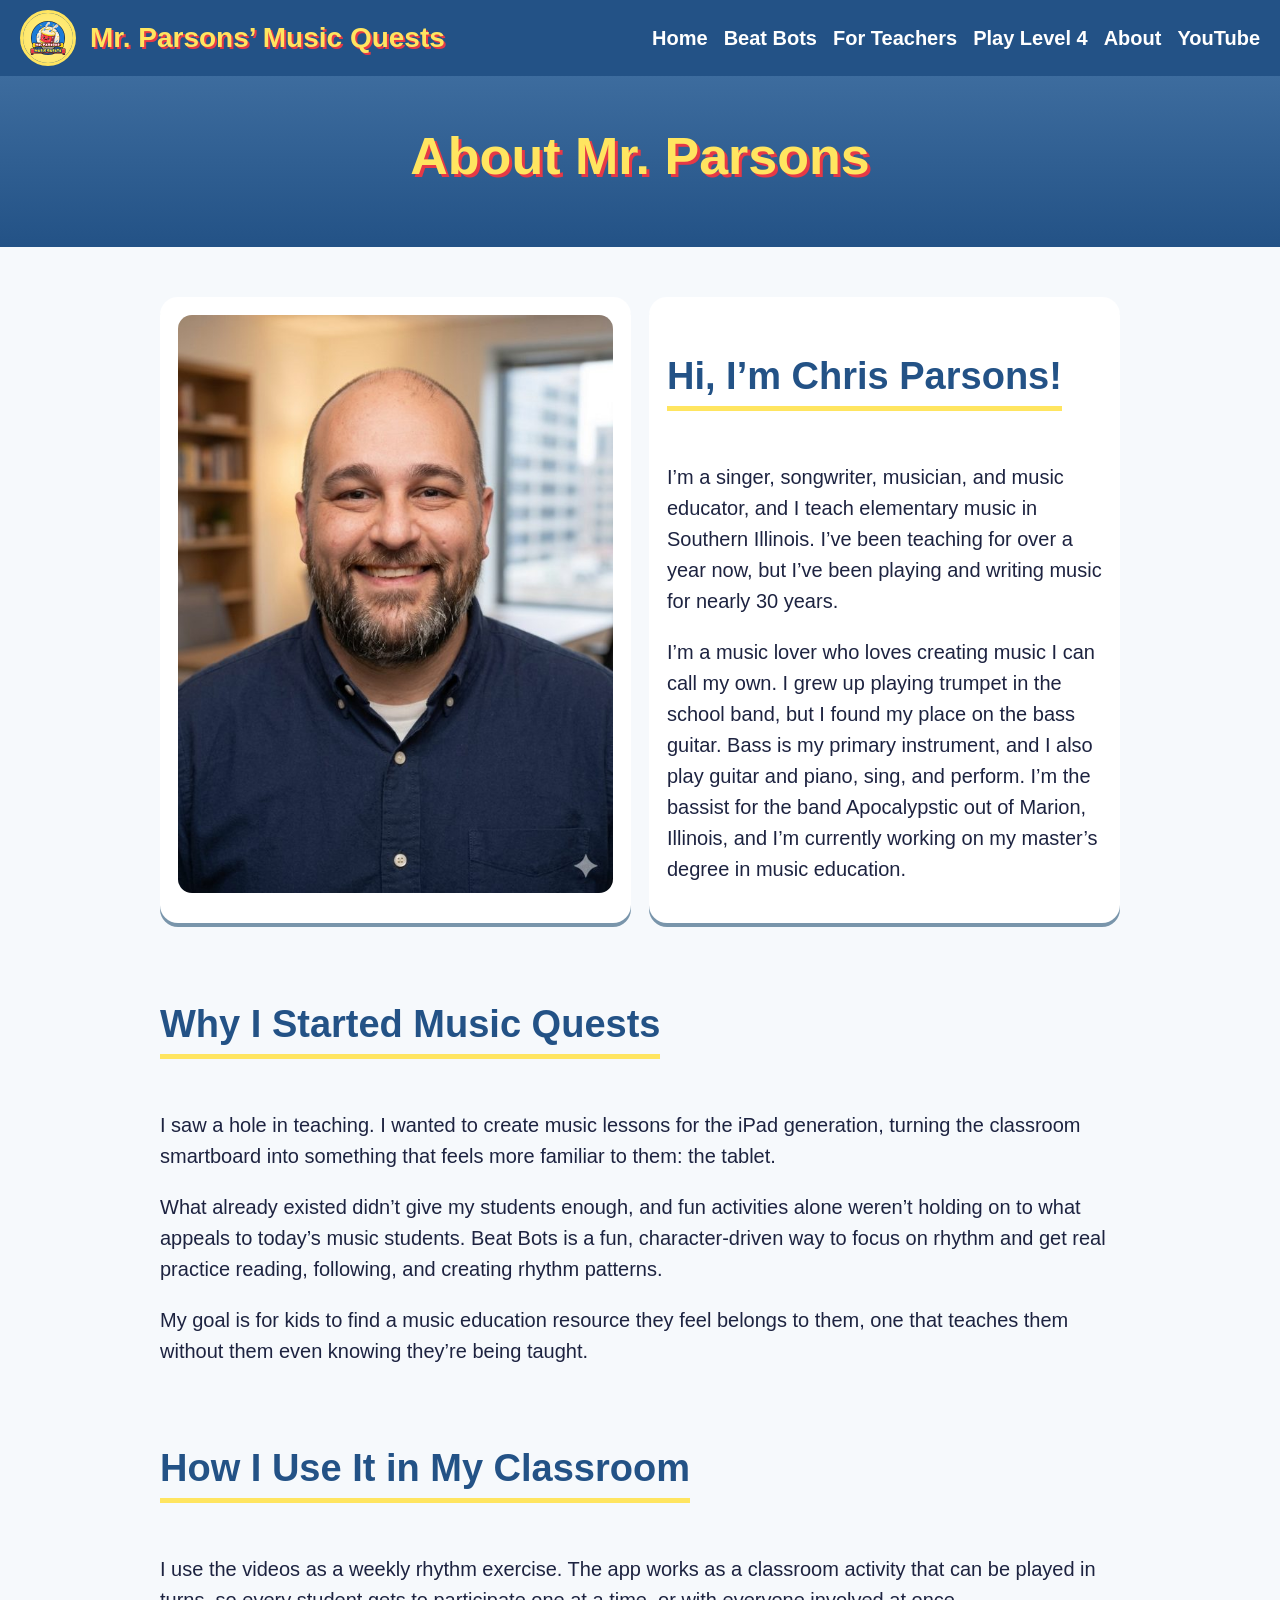
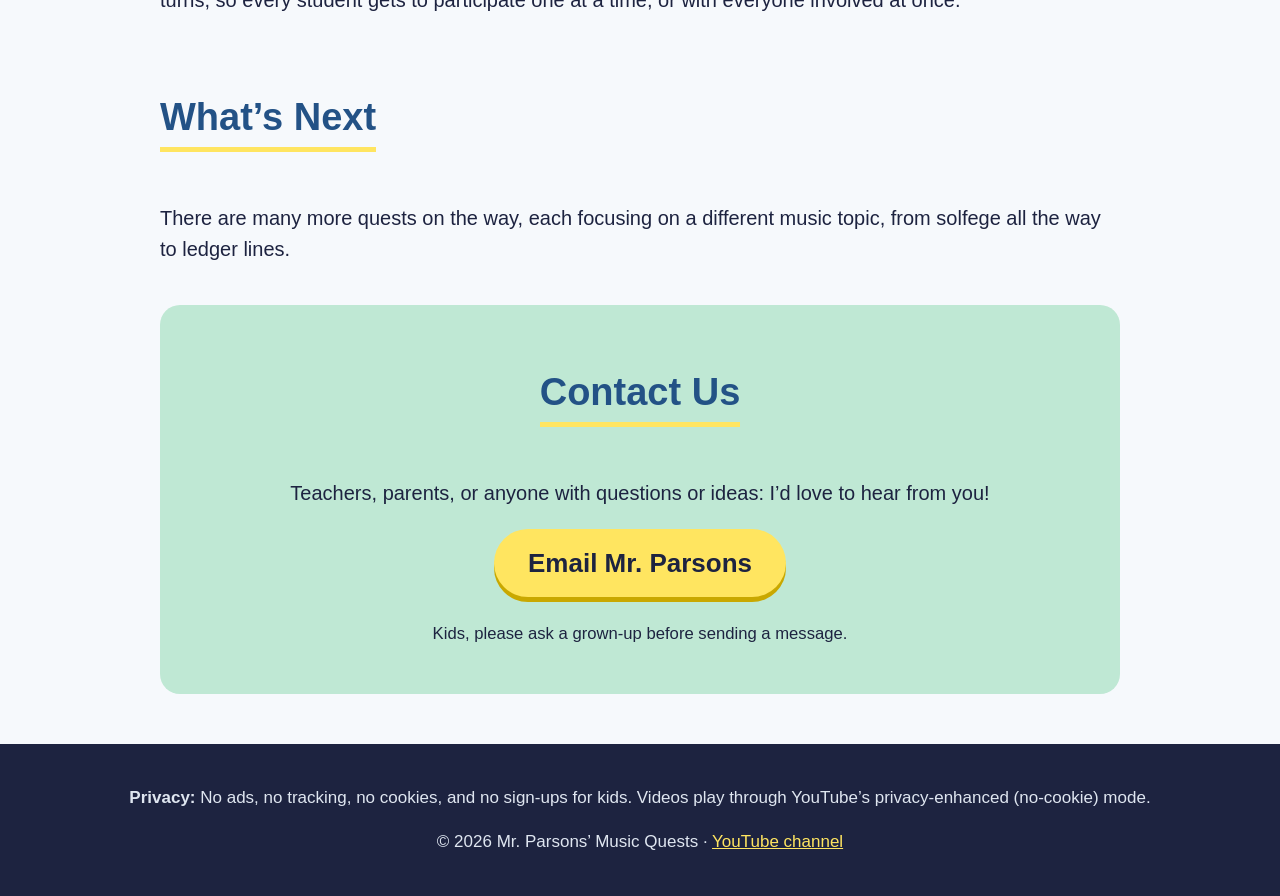
==== about.html @ 6167aa98 "MusicQuests.com site v1" ====
<!doctype html><html lang="en"><head><meta charset="utf-8"><meta name="viewport" content="width=device-width,initial-scale=1"><title>About – Mr. Parsons&rsquo; Music Quests</title><link rel="icon" href="img/logo.jpg"><link rel="stylesheet" href="style.css"></head><body><header><img src="img/logo.jpg" alt="Music Quests logo"><b>Mr. Parsons&rsquo; Music Quests</b><nav><a href="index.html">Home</a><a href="beatbots.html">Beat Bots</a><a href="teachers.html">For Teachers</a><a href="level4.html">Play Level 4</a><a href="about.html">About</a><a href="https://www.youtube.com/channel/UCXmi7WQinkRm84NyZNLIv5g" rel="noopener">YouTube</a></nav></header><div class="hero"><h1>About Mr. Parsons</h1></div><main>
<section class="cards"><div class="card"><img src="img/chris.jpg" alt="Chris Parsons, music teacher" style="width:100%;border-radius:14px"></div>
<div class="card"><h2>Hi, I&rsquo;m Chris Parsons!</h2>
<p>I&rsquo;m a singer, songwriter, musician, and music educator, and I teach elementary music in Southern Illinois. I&rsquo;ve been teaching for over a year now, but I&rsquo;ve been playing and writing music for nearly 30 years.</p>
<p>I&rsquo;m a music lover who loves creating music I can call my own. I grew up playing trumpet in the school band, but I found my place on the bass guitar. Bass is my primary instrument, and I also play guitar and piano, sing, and perform. I&rsquo;m the bassist for the band Apocalypstic out of Marion, Illinois, and I&rsquo;m currently working on my master&rsquo;s degree in music education.</p></div></section>
<section><h2>Why I Started Music Quests</h2>
<p>I saw a hole in teaching. I wanted to create music lessons for the iPad generation, turning the classroom smartboard into something that feels more familiar to them: the tablet.</p>
<p>What already existed didn&rsquo;t give my students enough, and fun activities alone weren&rsquo;t holding on to what appeals to today&rsquo;s music students. Beat Bots is a fun, character-driven way to focus on rhythm and get real practice reading, following, and creating rhythm patterns.</p>
<p>My goal is for kids to find a music education resource they feel belongs to them, one that teaches them without them even knowing they&rsquo;re being taught.</p></section>
<section><h2>How I Use It in My Classroom</h2>
<p>I use the videos as a weekly rhythm exercise. The app works as a classroom activity that can be played in turns, so every student gets to participate one at a time, or with everyone involved at once.</p></section>
<section><h2>What&rsquo;s Next</h2>
<p>There are many more quests on the way, each focusing on a different music topic, from solfege all the way to ledger lines.</p></section>
<section id="contact" class="app"><h2>Contact Us</h2>
<p>Teachers, parents, or anyone with questions or ideas: I&rsquo;d love to hear from you!</p>
<p><a class="btn" href="mailto:BGSMusicClass@gmail.com">Email Mr. Parsons</a></p>
<p><small>Kids, please ask a grown-up before sending a message.</small></p></section>
</main><footer><p><b>Privacy:</b> No ads, no tracking, no cookies, and no sign-ups for kids. Videos play through YouTube&rsquo;s privacy-enhanced (no-cookie) mode.</p><p>&copy; 2026 Mr. Parsons&rsquo; Music Quests &middot; <a href="https://www.youtube.com/channel/UCXmi7WQinkRm84NyZNLIv5g">YouTube channel</a></p></footer></body></html>
---- style.css ----
:root{--blue:#235286;--blue2:#3d6c9e;--sky:#7995ab;--yel:#ffe560;--cream:#fded9d;--red:#e63946;--ink:#1d2340;--mint:#bfe8d4}
*{box-sizing:border-box}body{margin:0;font:20px/1.55 "Trebuchet MS",Verdana,sans-serif;color:var(--ink);background:#f6f9fc}
a{color:var(--blue)}header{background:var(--blue);display:flex;align-items:center;gap:14px;padding:10px 20px;flex-wrap:wrap}
header img{width:56px;height:56px;border-radius:50%;border:3px solid var(--yel)}header b{color:var(--yel);font-size:1.4em;text-shadow:2px 2px 0 var(--red)}
nav{margin-left:auto;display:flex;gap:16px;flex-wrap:wrap}nav a{color:#fff;text-decoration:none;font-weight:bold}nav a:hover{color:var(--yel)}
.banner{display:block;width:100%;height:auto;background:var(--blue2)}
.hero{background:linear-gradient(var(--blue2),var(--blue));color:#fff;text-align:center;padding:30px 20px 40px}
.hero h1{font-size:2.6em;margin:.2em 0;color:var(--yel);text-shadow:3px 3px 0 var(--red)}
main{max-width:1000px;margin:auto;padding:10px 20px}section{margin:40px 0}
h2{font-size:1.9em;color:var(--blue);border-bottom:5px solid var(--yel);display:inline-block}
.cards{display:grid;grid-template-columns:repeat(auto-fit,minmax(240px,1fr));gap:18px}
.card{background:#fff;border-radius:18px;padding:18px;box-shadow:0 4px 0 var(--sky)}
.vid{position:relative;aspect-ratio:16/9;border-radius:14px;overflow:hidden;background:#000}.vid iframe{position:absolute;inset:0;width:100%;height:100%;border:0}
.btn{display:inline-block;background:var(--yel);color:var(--ink);font-weight:bold;font-size:1.3em;padding:14px 34px;border-radius:40px;text-decoration:none;box-shadow:0 5px 0 #c9a800}
.btn.big{font-size:1.8em;padding:18px 50px}.btn:hover{transform:translateY(2px)}
.app{background:var(--mint);border-radius:20px;padding:26px;text-align:center}
.notes span{display:inline-block;background:var(--cream);border-radius:10px;padding:4px 12px;margin:4px;font-weight:bold}
footer{background:var(--ink);color:#dfe6f0;text-align:center;padding:24px;font-size:.85em}footer a{color:var(--yel)}
@media(max-width:600px){body{font-size:18px}.hero h1{font-size:2em}nav{margin:0}}
.syl{text-align:center}.syl svg,.beat svg{width:120px;height:90px}.lv{font-weight:bold;color:var(--blue)}
.ctl{display:flex;flex-wrap:wrap;gap:14px;justify-content:center;margin:12px 0;font-weight:bold}.ctl input,.ctl select{font-size:1em}
button.btn{border:0;cursor:pointer;font-family:inherit}
#out{display:flex;flex-wrap:wrap;justify-content:center;gap:10px;margin-top:16px}
.beat{background:#fff;border-radius:14px;padding:8px;width:140px;text-align:center;font-weight:bold;font-size:1.3em}.beat.on{outline:5px solid var(--yel)}
@media(max-width:600px){.beat{width:44%}}
.cards.four{grid-template-columns:repeat(4,1fr)}#out{max-width:640px;margin:16px auto 0}
@media(max-width:800px){.cards.four{grid-template-columns:repeat(2,1fr)}}
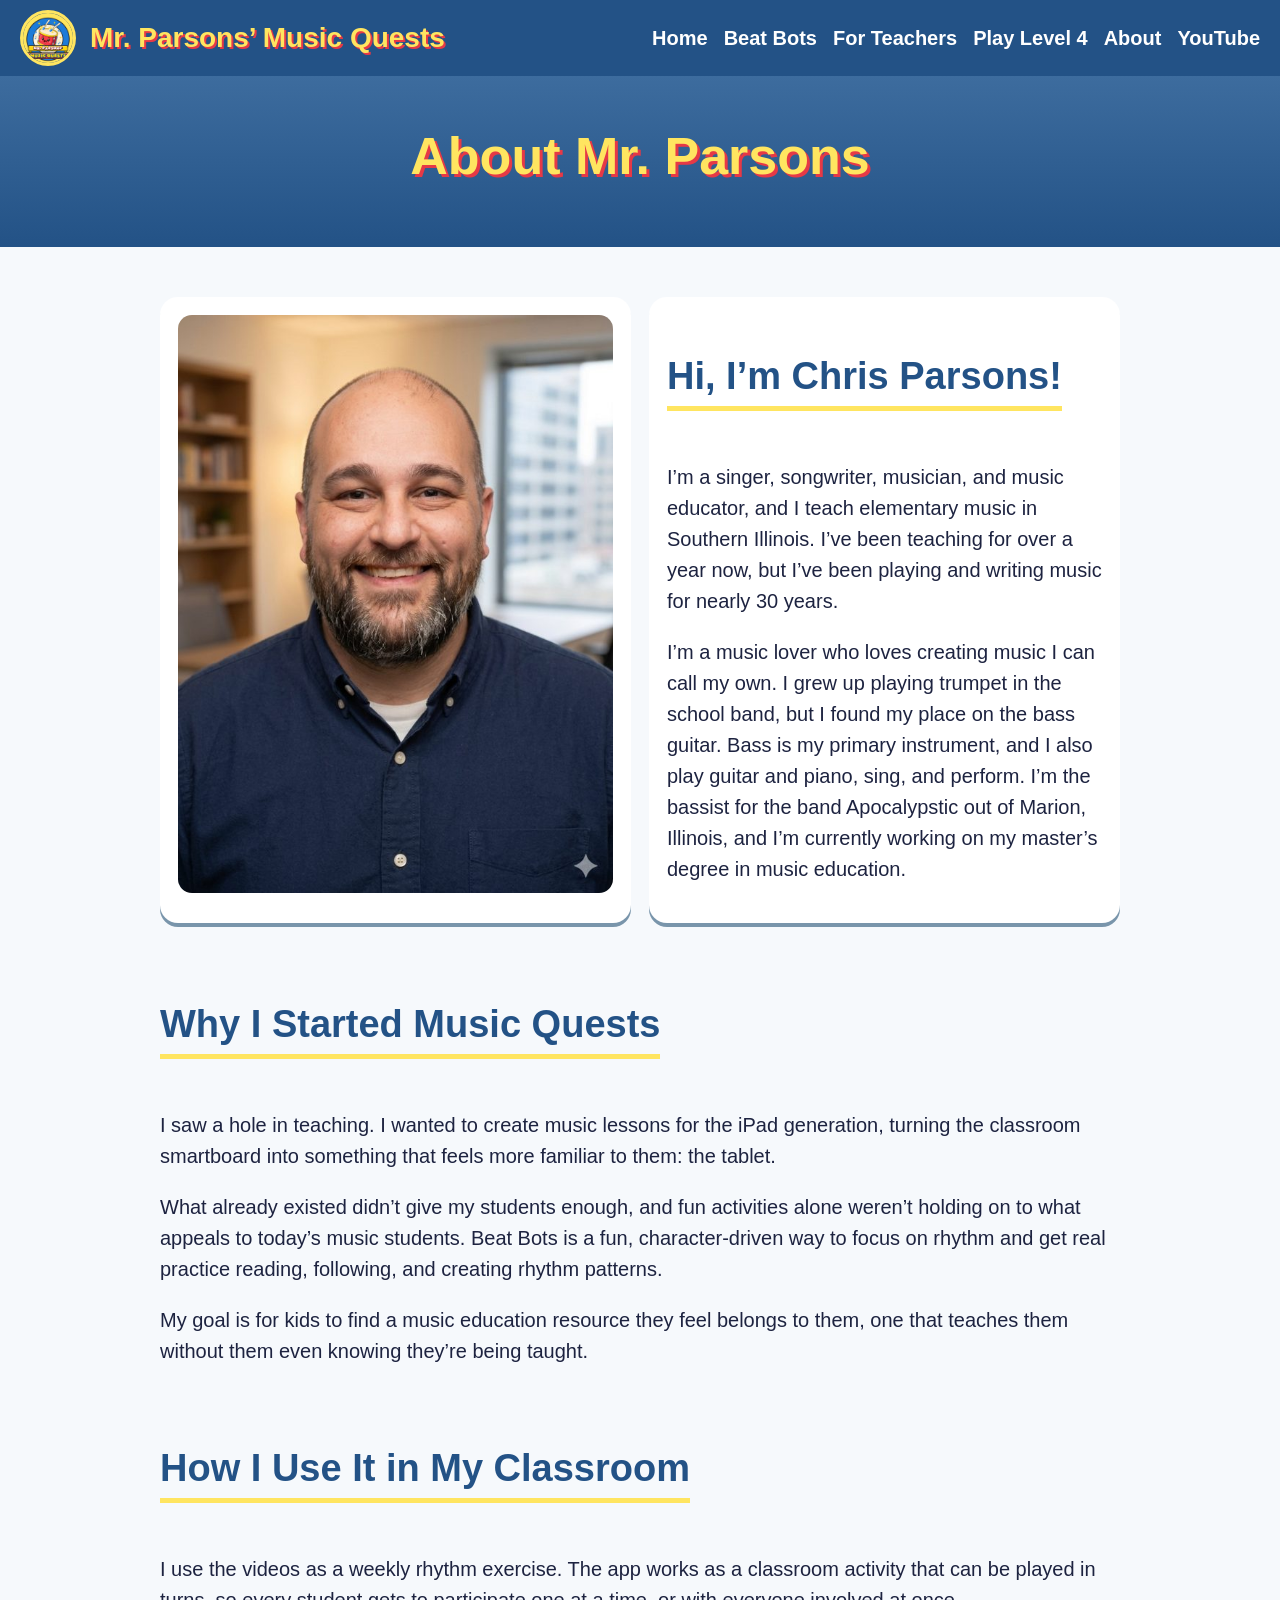
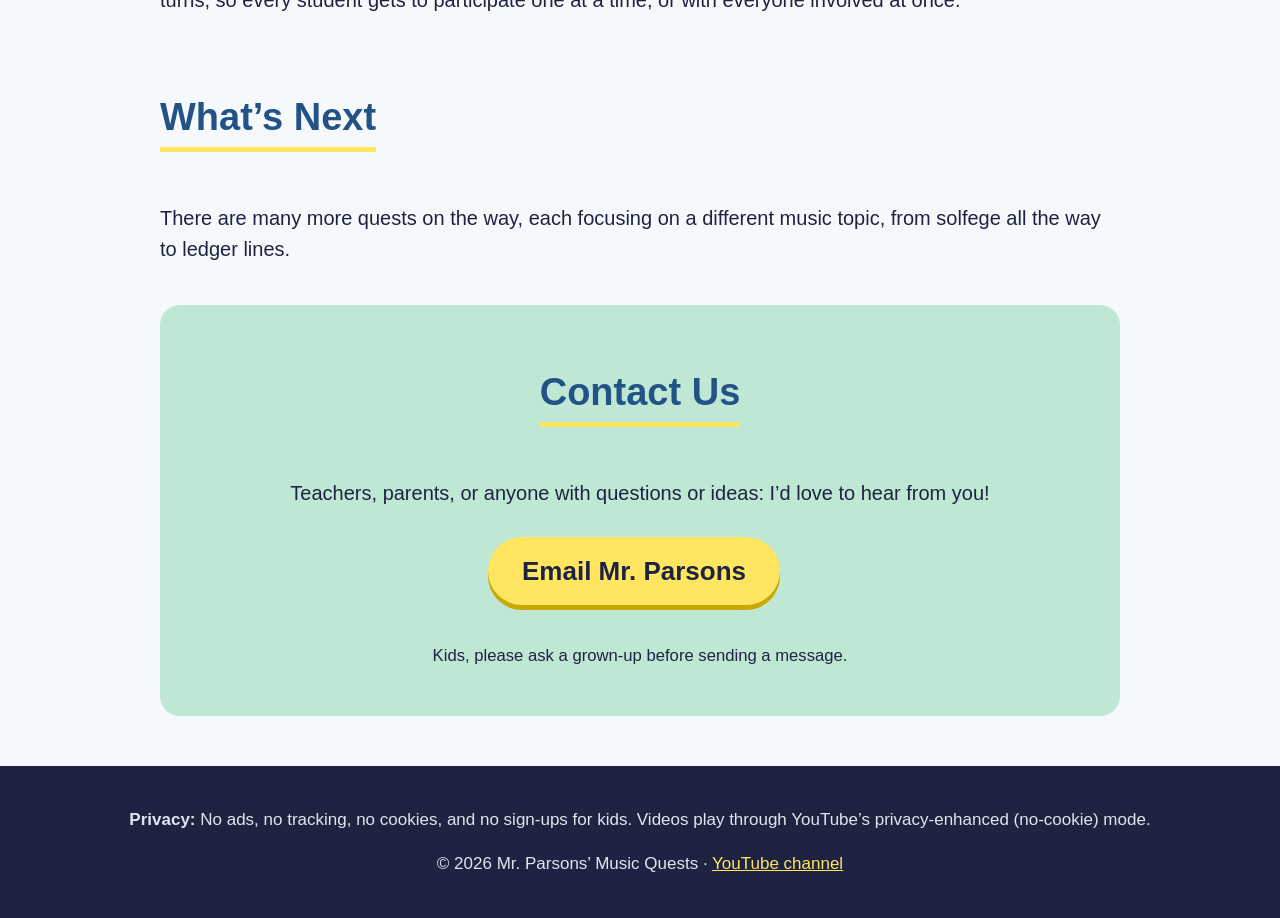
==== commit 8ed322ab: "HD logo and banner" ====
--- a/about.html
+++ b/about.html
@@ -1,4 +1,4 @@
-<!doctype html><html lang="en"><head><meta charset="utf-8"><meta name="viewport" content="width=device-width,initial-scale=1"><title>About – Mr. Parsons&rsquo; Music Quests</title><link rel="icon" href="img/logo.jpg"><link rel="stylesheet" href="style.css"></head><body><header><img src="img/logo.jpg" alt="Music Quests logo"><b>Mr. Parsons&rsquo; Music Quests</b><nav><a href="index.html">Home</a><a href="beatbots.html">Beat Bots</a><a href="teachers.html">For Teachers</a><a href="level4.html">Play Level 4</a><a href="about.html">About</a><a href="https://www.youtube.com/channel/UCXmi7WQinkRm84NyZNLIv5g" rel="noopener">YouTube</a></nav></header><div class="hero"><h1>About Mr. Parsons</h1></div><main>
+<!doctype html><html lang="en"><head><meta charset="utf-8"><meta name="viewport" content="width=device-width,initial-scale=1"><title>About – Mr. Parsons&rsquo; Music Quests</title><link rel="icon" href="img/logo.png"><link rel="stylesheet" href="style.css"></head><body><header><img src="img/logo.png" alt="Music Quests logo"><b>Mr. Parsons&rsquo; Music Quests</b><nav><a href="index.html">Home</a><a href="beatbots.html">Beat Bots</a><a href="teachers.html">For Teachers</a><a href="level4.html">Play Level 4</a><a href="about.html">About</a><a href="https://www.youtube.com/channel/UCXmi7WQinkRm84NyZNLIv5g" rel="noopener">YouTube</a></nav></header><div class="hero"><h1>About Mr. Parsons</h1></div><main>
 <section class="cards"><div class="card"><img src="img/chris.jpg" alt="Chris Parsons, music teacher" style="width:100%;border-radius:14px"></div>
 <div class="card"><h2>Hi, I&rsquo;m Chris Parsons!</h2>
 <p>I&rsquo;m a singer, songwriter, musician, and music educator, and I teach elementary music in Southern Illinois. I&rsquo;ve been teaching for over a year now, but I&rsquo;ve been playing and writing music for nearly 30 years.</p>
--- a/style.css
+++ b/style.css
@@ -11,7 +11,7 @@
 .cards{display:grid;grid-template-columns:repeat(auto-fit,minmax(240px,1fr));gap:18px}
 .card{background:#fff;border-radius:18px;padding:18px;box-shadow:0 4px 0 var(--sky)}
 .vid{position:relative;aspect-ratio:16/9;border-radius:14px;overflow:hidden;background:#000}.vid iframe{position:absolute;inset:0;width:100%;height:100%;border:0}
-.btn{display:inline-block;background:var(--yel);color:var(--ink);font-weight:bold;font-size:1.3em;padding:14px 34px;border-radius:40px;text-decoration:none;box-shadow:0 5px 0 #c9a800}
+.btn{display:inline-block;background:var(--yel);color:var(--ink);font-weight:bold;font-size:1.3em;padding:14px 34px;border-radius:40px;text-decoration:none;box-shadow:0 5px 0 #c9a800;margin:8px 12px 14px 0}
 .btn.big{font-size:1.8em;padding:18px 50px}.btn:hover{transform:translateY(2px)}
 .app{background:var(--mint);border-radius:20px;padding:26px;text-align:center}
 .notes span{display:inline-block;background:var(--cream);border-radius:10px;padding:4px 12px;margin:4px;font-weight:bold}
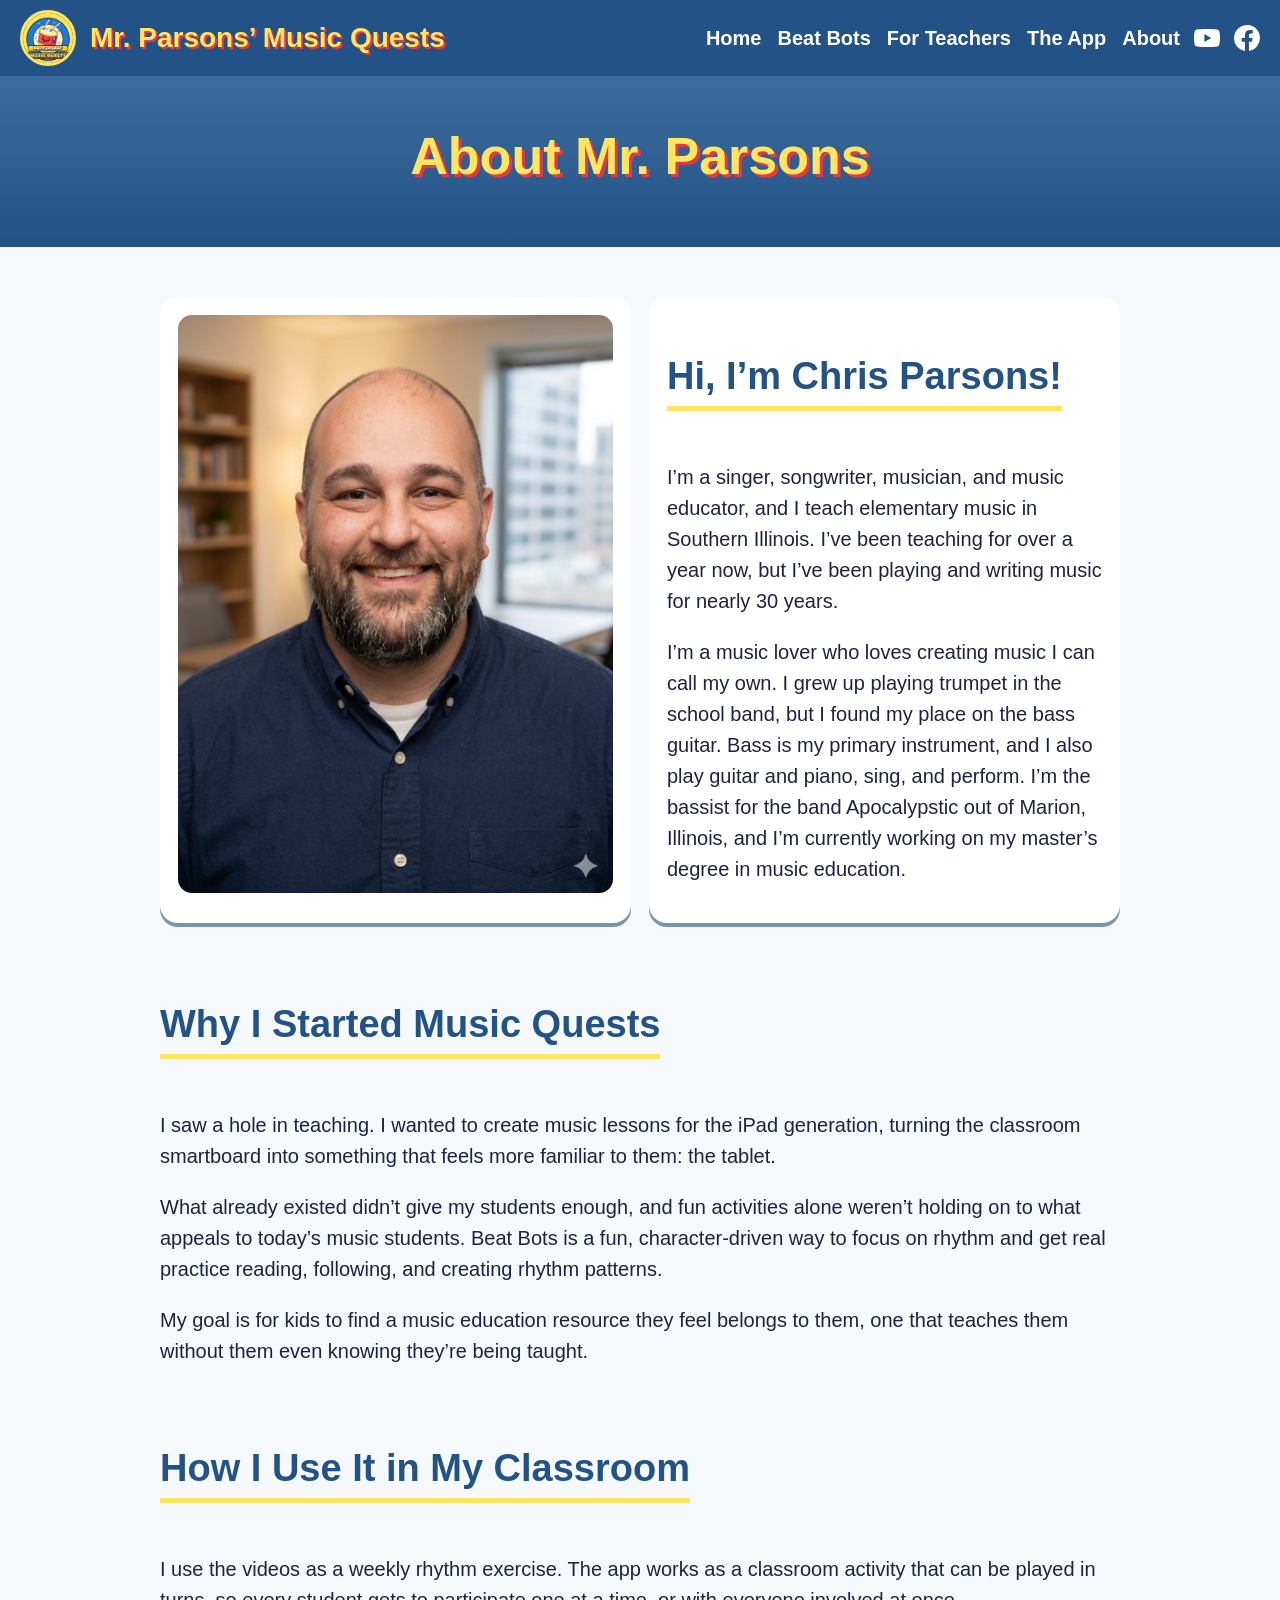
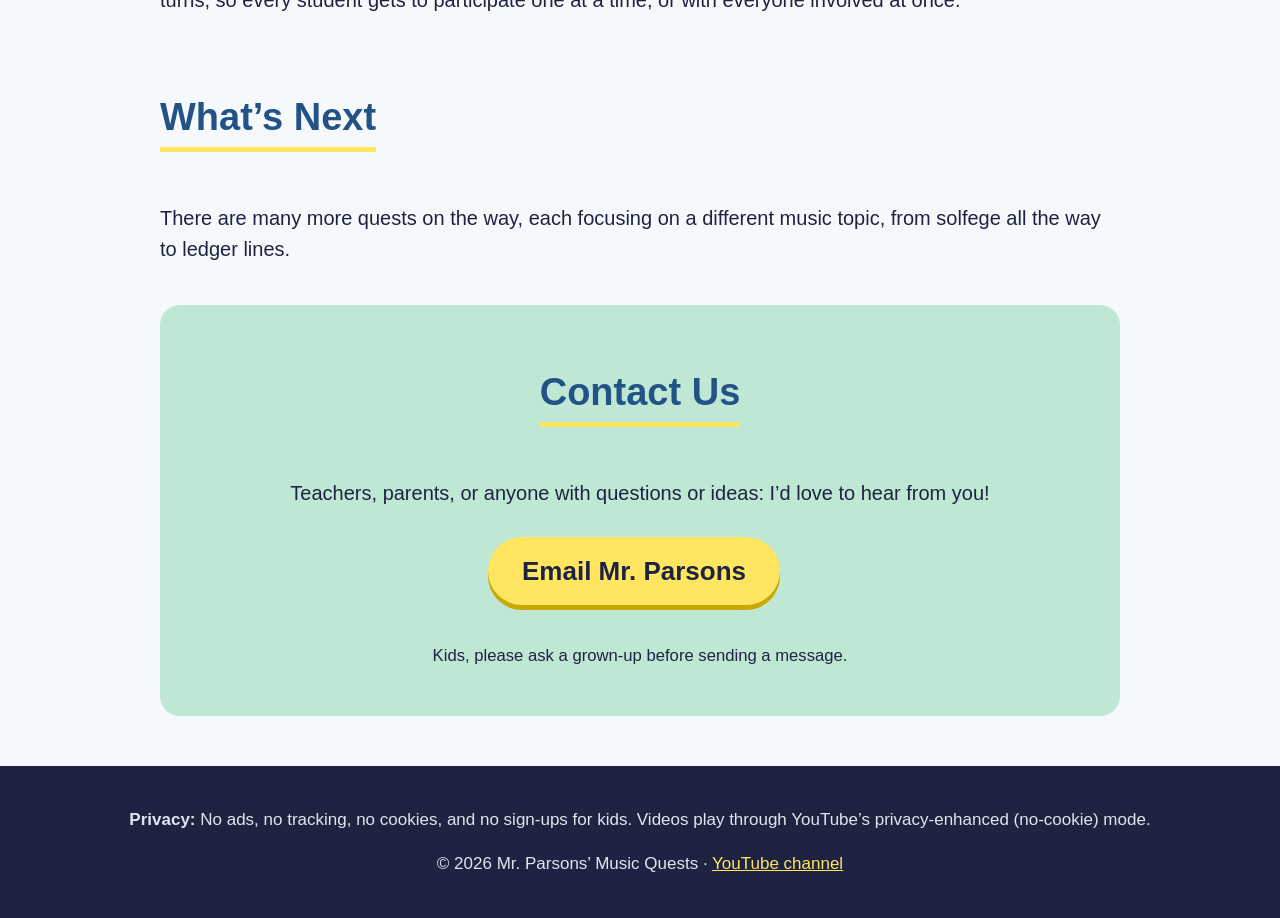
==== commit fddbbabc: "App showcase page, social icons in nav" ====
--- a/about.html
+++ b/about.html
@@ -1,4 +1,4 @@
-<!doctype html><html lang="en"><head><meta charset="utf-8"><meta name="viewport" content="width=device-width,initial-scale=1"><title>About – Mr. Parsons&rsquo; Music Quests</title><link rel="icon" href="img/logo.png"><link rel="stylesheet" href="style.css"></head><body><header><img src="img/logo.png" alt="Music Quests logo"><b>Mr. Parsons&rsquo; Music Quests</b><nav><a href="index.html">Home</a><a href="beatbots.html">Beat Bots</a><a href="teachers.html">For Teachers</a><a href="level4.html">Play Level 4</a><a href="about.html">About</a><a href="https://www.youtube.com/channel/UCXmi7WQinkRm84NyZNLIv5g" rel="noopener">YouTube</a></nav></header><div class="hero"><h1>About Mr. Parsons</h1></div><main>
+<!doctype html><html lang="en"><head><meta charset="utf-8"><meta name="viewport" content="width=device-width,initial-scale=1"><title>About – Mr. Parsons&rsquo; Music Quests</title><link rel="icon" href="img/logo.png"><link rel="stylesheet" href="style.css"></head><body><header><img src="img/logo.png" alt="Music Quests logo"><b>Mr. Parsons&rsquo; Music Quests</b><nav><a href="index.html">Home</a><a href="beatbots.html">Beat Bots</a><a href="teachers.html">For Teachers</a><a href="level4.html">The App</a><a href="about.html">About</a></nav><div class="socials"><a class="soc" href="https://www.youtube.com/channel/UCXmi7WQinkRm84NyZNLIv5g" rel="noopener" aria-label="YouTube" title="YouTube"><svg viewBox="0 0 24 24"><path d="M23.5 6.2a3 3 0 0 0-2.1-2.1C19.5 3.6 12 3.6 12 3.6s-7.5 0-9.4.5A3 3 0 0 0 .5 6.2 31 31 0 0 0 0 12a31 31 0 0 0 .5 5.8 3 3 0 0 0 2.1 2.1c1.9.5 9.4.5 9.4.5s7.5 0 9.4-.5a3 3 0 0 0 2.1-2.1A31 31 0 0 0 24 12a31 31 0 0 0-.5-5.8zM9.6 15.6V8.4l6.3 3.6-6.3 3.6z"/></svg></a><a class="soc" href="https://www.facebook.com/profile.php?id=61596000635500" rel="noopener" aria-label="Facebook" title="Facebook"><svg viewBox="0 0 24 24"><path d="M24 12a12 12 0 1 0-13.9 11.9v-8.4H7.1V12h3V9.4c0-3 1.8-4.7 4.5-4.7 1.3 0 2.7.2 2.7.2v3h-1.5c-1.5 0-2 .9-2 1.9V12h3.4l-.5 3.5h-2.9v8.4A12 12 0 0 0 24 12z"/></svg></a></div></header><div class="hero"><h1>About Mr. Parsons</h1></div><main>
 <section class="cards"><div class="card"><img src="img/chris.jpg" alt="Chris Parsons, music teacher" style="width:100%;border-radius:14px"></div>
 <div class="card"><h2>Hi, I&rsquo;m Chris Parsons!</h2>
 <p>I&rsquo;m a singer, songwriter, musician, and music educator, and I teach elementary music in Southern Illinois. I&rsquo;ve been teaching for over a year now, but I&rsquo;ve been playing and writing music for nearly 30 years.</p>
@@ -13,6 +13,6 @@
 <p>There are many more quests on the way, each focusing on a different music topic, from solfege all the way to ledger lines.</p></section>
 <section id="contact" class="app"><h2>Contact Us</h2>
 <p>Teachers, parents, or anyone with questions or ideas: I&rsquo;d love to hear from you!</p>
-<p><a class="btn" href="mailto:BGSMusicClass@gmail.com">Email Mr. Parsons</a></p>
+<p><a class="btn" href="mailto:hello@musicquests.com">Email Mr. Parsons</a></p>
 <p><small>Kids, please ask a grown-up before sending a message.</small></p></section>
 </main><footer><p><b>Privacy:</b> No ads, no tracking, no cookies, and no sign-ups for kids. Videos play through YouTube&rsquo;s privacy-enhanced (no-cookie) mode.</p><p>&copy; 2026 Mr. Parsons&rsquo; Music Quests &middot; <a href="https://www.youtube.com/channel/UCXmi7WQinkRm84NyZNLIv5g">YouTube channel</a></p></footer></body></html>
--- a/style.css
+++ b/style.css
@@ -25,3 +25,8 @@
 @media(max-width:600px){.beat{width:44%}}
 .cards.four{grid-template-columns:repeat(4,1fr)}#out{max-width:640px;margin:16px auto 0}
 @media(max-width:800px){.cards.four{grid-template-columns:repeat(2,1fr)}}
+
+.cards.chars{grid-template-columns:repeat(auto-fill,minmax(220px,1fr));gap:22px}.char{text-align:center}.char img{width:100%;height:220px;object-fit:contain;display:block;margin:0 auto 8px}.char-emoji{font-size:120px;line-height:220px;height:220px}
+@media(max-width:520px){.cards.chars{grid-template-columns:repeat(2,1fr);gap:14px}.char img,.char-emoji{height:140px;line-height:140px}.char-emoji{font-size:80px}}
+
+.socials{display:flex;gap:14px;align-items:center}.soc svg{width:26px;height:26px;fill:#fff;display:block}.soc:hover svg{fill:var(--yel)}
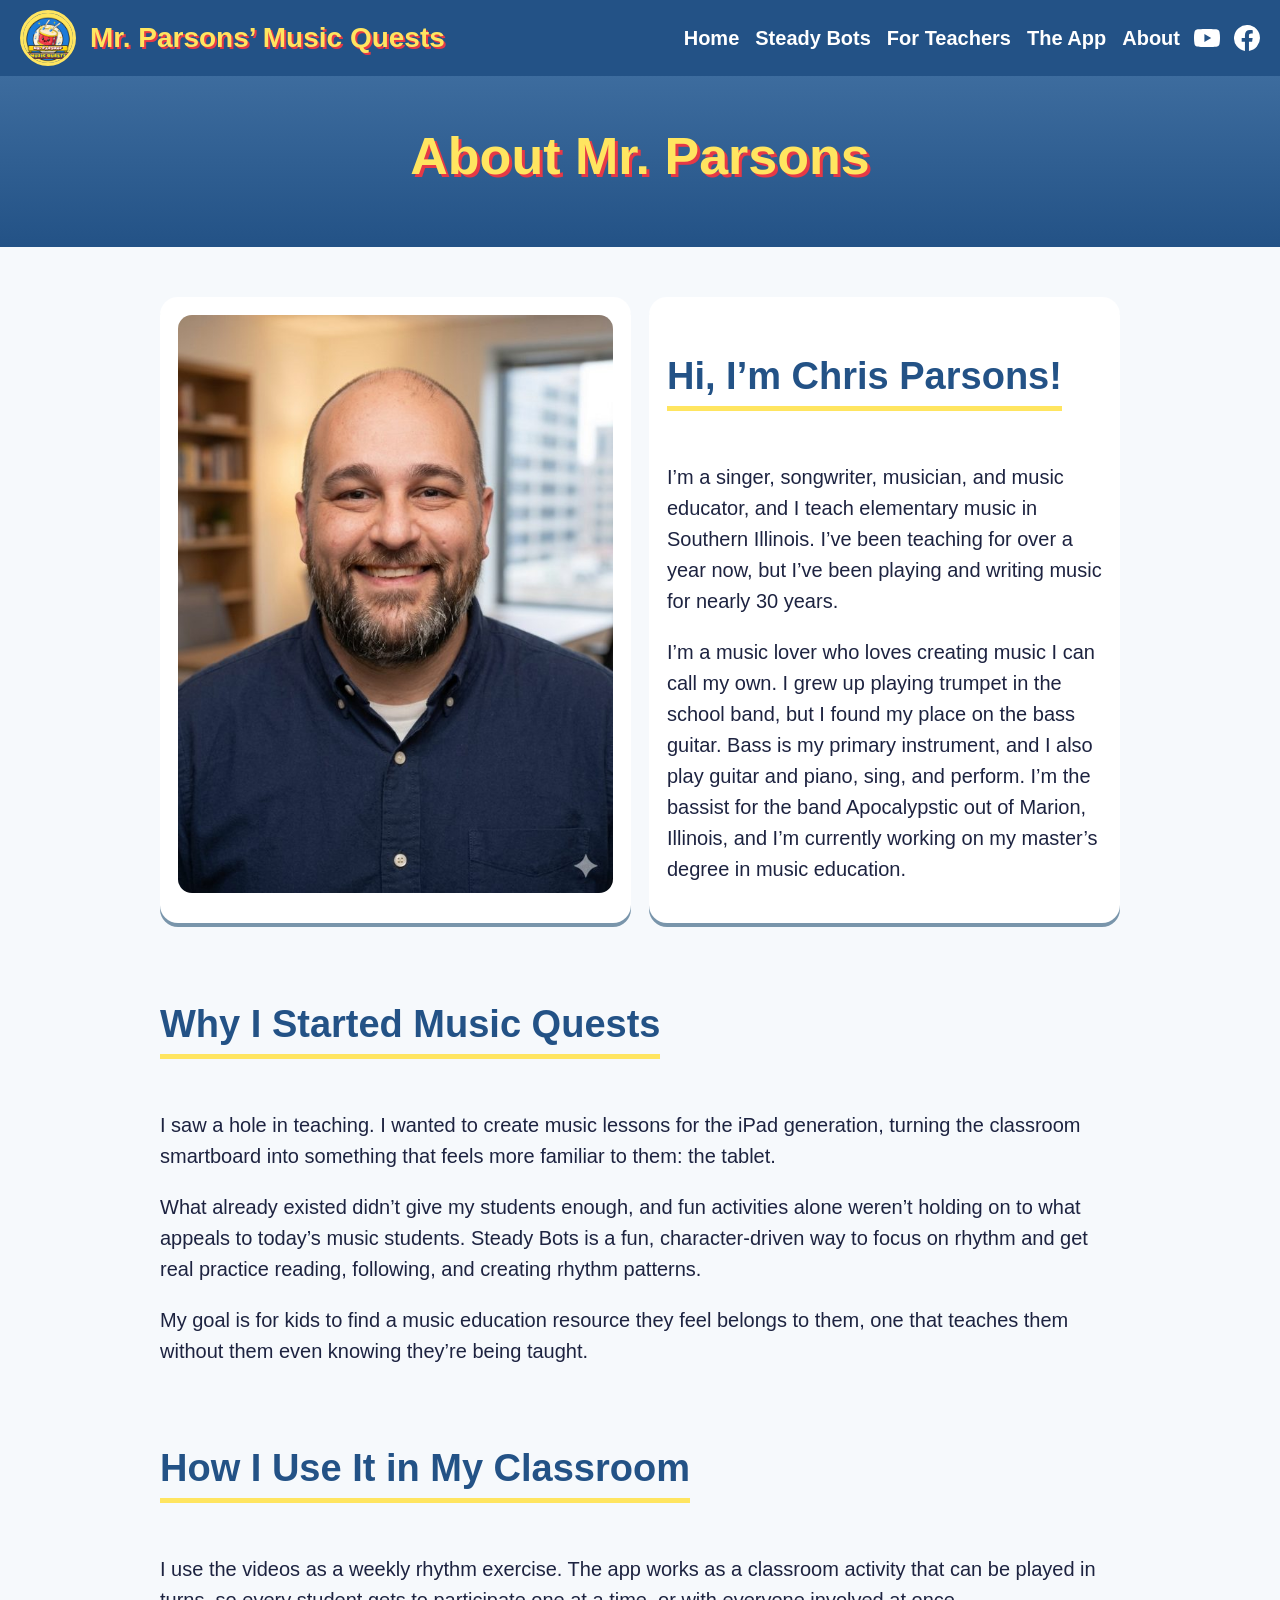
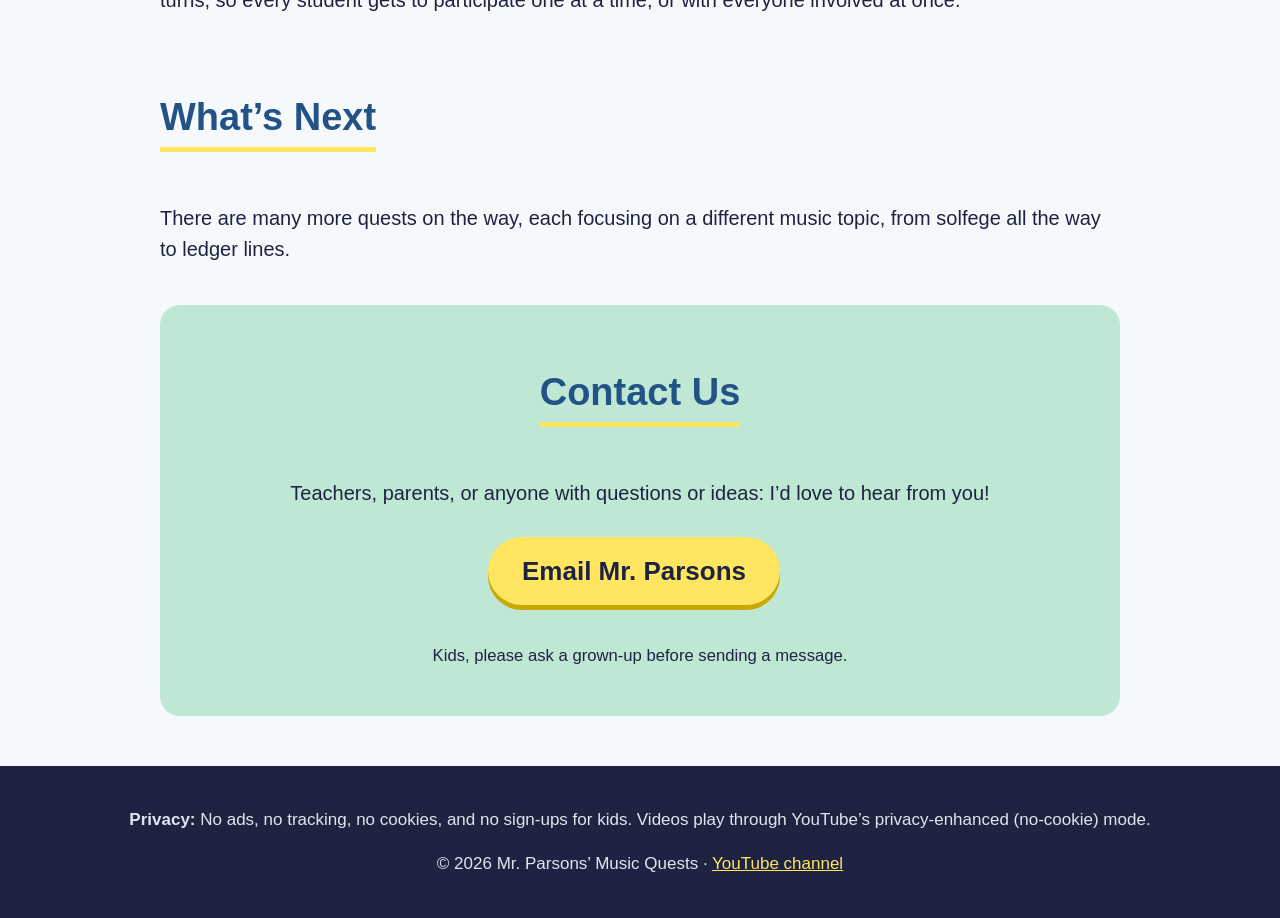
==== commit 8de5a0ff: "Rename series to Steady Bots on site (visible text + new logo); keep beatbots.html and app URL" ====
--- a/about.html
+++ b/about.html
@@ -1,11 +1,11 @@
-<!doctype html><html lang="en"><head><meta charset="utf-8"><meta name="viewport" content="width=device-width,initial-scale=1"><title>About – Mr. Parsons&rsquo; Music Quests</title><link rel="icon" href="img/logo.png"><link rel="stylesheet" href="style.css"></head><body><header><img src="img/logo.png" alt="Music Quests logo"><b>Mr. Parsons&rsquo; Music Quests</b><nav><a href="index.html">Home</a><a href="beatbots.html">Beat Bots</a><a href="teachers.html">For Teachers</a><a href="level4.html">The App</a><a href="about.html">About</a></nav><div class="socials"><a class="soc" href="https://www.youtube.com/channel/UCXmi7WQinkRm84NyZNLIv5g" rel="noopener" aria-label="YouTube" title="YouTube"><svg viewBox="0 0 24 24"><path d="M23.5 6.2a3 3 0 0 0-2.1-2.1C19.5 3.6 12 3.6 12 3.6s-7.5 0-9.4.5A3 3 0 0 0 .5 6.2 31 31 0 0 0 0 12a31 31 0 0 0 .5 5.8 3 3 0 0 0 2.1 2.1c1.9.5 9.4.5 9.4.5s7.5 0 9.4-.5a3 3 0 0 0 2.1-2.1A31 31 0 0 0 24 12a31 31 0 0 0-.5-5.8zM9.6 15.6V8.4l6.3 3.6-6.3 3.6z"/></svg></a><a class="soc" href="https://www.facebook.com/profile.php?id=61596000635500" rel="noopener" aria-label="Facebook" title="Facebook"><svg viewBox="0 0 24 24"><path d="M24 12a12 12 0 1 0-13.9 11.9v-8.4H7.1V12h3V9.4c0-3 1.8-4.7 4.5-4.7 1.3 0 2.7.2 2.7.2v3h-1.5c-1.5 0-2 .9-2 1.9V12h3.4l-.5 3.5h-2.9v8.4A12 12 0 0 0 24 12z"/></svg></a></div></header><div class="hero"><h1>About Mr. Parsons</h1></div><main>
+<!doctype html><html lang="en"><head><meta charset="utf-8"><meta name="viewport" content="width=device-width,initial-scale=1"><title>About – Mr. Parsons&rsquo; Music Quests</title><link rel="icon" href="img/logo.png"><link rel="stylesheet" href="style.css"></head><body><header><img src="img/logo.png" alt="Music Quests logo"><b>Mr. Parsons&rsquo; Music Quests</b><nav><a href="index.html">Home</a><a href="beatbots.html">Steady Bots</a><a href="teachers.html">For Teachers</a><a href="level4.html">The App</a><a href="about.html">About</a></nav><div class="socials"><a class="soc" href="https://www.youtube.com/channel/UCXmi7WQinkRm84NyZNLIv5g" rel="noopener" aria-label="YouTube" title="YouTube"><svg viewBox="0 0 24 24"><path d="M23.5 6.2a3 3 0 0 0-2.1-2.1C19.5 3.6 12 3.6 12 3.6s-7.5 0-9.4.5A3 3 0 0 0 .5 6.2 31 31 0 0 0 0 12a31 31 0 0 0 .5 5.8 3 3 0 0 0 2.1 2.1c1.9.5 9.4.5 9.4.5s7.5 0 9.4-.5a3 3 0 0 0 2.1-2.1A31 31 0 0 0 24 12a31 31 0 0 0-.5-5.8zM9.6 15.6V8.4l6.3 3.6-6.3 3.6z"/></svg></a><a class="soc" href="https://www.facebook.com/profile.php?id=61596000635500" rel="noopener" aria-label="Facebook" title="Facebook"><svg viewBox="0 0 24 24"><path d="M24 12a12 12 0 1 0-13.9 11.9v-8.4H7.1V12h3V9.4c0-3 1.8-4.7 4.5-4.7 1.3 0 2.7.2 2.7.2v3h-1.5c-1.5 0-2 .9-2 1.9V12h3.4l-.5 3.5h-2.9v8.4A12 12 0 0 0 24 12z"/></svg></a></div></header><div class="hero"><h1>About Mr. Parsons</h1></div><main>
 <section class="cards"><div class="card"><img src="img/chris.jpg" alt="Chris Parsons, music teacher" style="width:100%;border-radius:14px"></div>
 <div class="card"><h2>Hi, I&rsquo;m Chris Parsons!</h2>
 <p>I&rsquo;m a singer, songwriter, musician, and music educator, and I teach elementary music in Southern Illinois. I&rsquo;ve been teaching for over a year now, but I&rsquo;ve been playing and writing music for nearly 30 years.</p>
 <p>I&rsquo;m a music lover who loves creating music I can call my own. I grew up playing trumpet in the school band, but I found my place on the bass guitar. Bass is my primary instrument, and I also play guitar and piano, sing, and perform. I&rsquo;m the bassist for the band Apocalypstic out of Marion, Illinois, and I&rsquo;m currently working on my master&rsquo;s degree in music education.</p></div></section>
 <section><h2>Why I Started Music Quests</h2>
 <p>I saw a hole in teaching. I wanted to create music lessons for the iPad generation, turning the classroom smartboard into something that feels more familiar to them: the tablet.</p>
-<p>What already existed didn&rsquo;t give my students enough, and fun activities alone weren&rsquo;t holding on to what appeals to today&rsquo;s music students. Beat Bots is a fun, character-driven way to focus on rhythm and get real practice reading, following, and creating rhythm patterns.</p>
+<p>What already existed didn&rsquo;t give my students enough, and fun activities alone weren&rsquo;t holding on to what appeals to today&rsquo;s music students. Steady Bots is a fun, character-driven way to focus on rhythm and get real practice reading, following, and creating rhythm patterns.</p>
 <p>My goal is for kids to find a music education resource they feel belongs to them, one that teaches them without them even knowing they&rsquo;re being taught.</p></section>
 <section><h2>How I Use It in My Classroom</h2>
 <p>I use the videos as a weekly rhythm exercise. The app works as a classroom activity that can be played in turns, so every student gets to participate one at a time, or with everyone involved at once.</p></section>
--- a/style.css
+++ b/style.css
@@ -30,3 +30,6 @@
 @media(max-width:520px){.cards.chars{grid-template-columns:repeat(2,1fr);gap:14px}.char img,.char-emoji{height:140px;line-height:140px}.char-emoji{font-size:80px}}
 
 .socials{display:flex;gap:14px;align-items:center}.soc svg{width:26px;height:26px;fill:#fff;display:block}.soc:hover svg{fill:var(--yel)}
+/* Steady Bots series logo (approved v3 concept, shown as approved on its own cream card; not stretched) */
+.series-logo{display:block;width:min(560px,92%);height:auto;margin:6px auto 4px;border-radius:22px;box-shadow:0 8px 24px rgba(0,0,0,.28)}
+.sr{position:absolute;width:1px;height:1px;padding:0;margin:-1px;overflow:hidden;clip:rect(0,0,0,0);white-space:nowrap;border:0}
